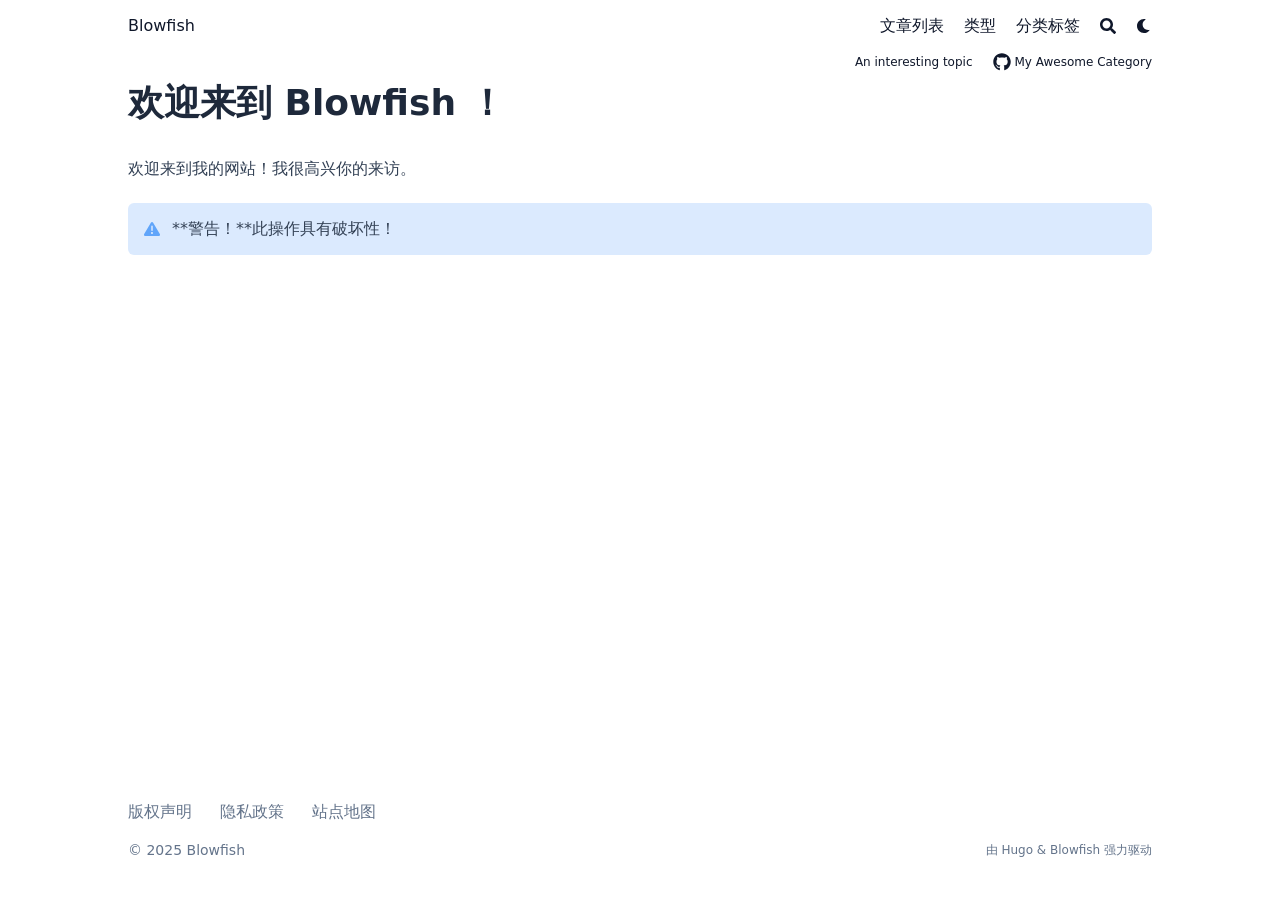
==== index.html @ 1390b091 "deploy: 22de439782c055f8f6ce1f6f6e09ed71ceebfd35" ====
<!doctype html><html lang=cn dir=ltr class=scroll-smooth data-default-appearance=light data-auto-appearance=true><head><meta name=generator content="Hugo 0.145.0"><meta charset=utf-8><meta http-equiv=content-language content="zh-cn"><meta name=viewport content="width=device-width,initial-scale=1"><meta http-equiv=X-UA-Compatible content="ie=edge"><title>Blowfish</title>
<meta name=title content="Blowfish"><meta name=description content="这是往主页中添加内容的例子。"><link rel=canonical href=https://oswald522.github.io/><link rel=alternate type=application/rss+xml href=/index.xml title=Blowfish><link rel=alternate type=application/json href=/index.json title=Blowfish><link type=text/css rel=stylesheet href=/css/main.bundle.min.1c9cd0d1ebaf117272b5c4f6bd49878475cb210d5e0da4f061632d779f5bb46851881c187e6e634dba5071c4e3d80e7d5cec1dd80443b2fa68acd358f9eda881.css integrity="sha512-HJzQ0euvEXJytcT2vUmHhHXLIQ1eDaTwYWMtd59btGhRiBwYfm5jTbpQccTj2A59XOwd2ARDsvporNNY+e2ogQ=="><script type=text/javascript src=/js/appearance.min.516a16745bea5a9bd011138d254cc0fd3973cd55ce6e15f3dec763e7c7c2c7448f8fe7b54cca811cb821b0c7e12cd161caace1dd794ac3d34d40937cbcc9ee12.js integrity="sha512-UWoWdFvqWpvQERONJUzA/TlzzVXObhXz3sdj58fCx0SPj+e1TMqBHLghsMfhLNFhyqzh3XlKw9NNQJN8vMnuEg=="></script><script defer type=text/javascript id=script-bundle src=/js/main.bundle.min.b6411b5d4cd56c0068d34c4acbce043846adad56b824e3d486a06d3459aed2eb7f7413874b7871cc2c822c8c8834cbed944022918bcc8cca710a962167c36d32.js integrity="sha512-tkEbXUzVbABo00xKy84EOEatrVa4JOPUhqBtNFmu0ut/dBOHS3hxzCyCLIyINMvtlEAikYvMjMpxCpYhZ8NtMg==" data-copy data-copied></script><script src=/lib/zoom/zoom.min.37d2094687372da3f7343a221a470f6b8806f7891aa46a5a03966af7f0ebd38b9fe536cb154e6ad28f006d184b294525a7c4054b6bbb4be62d8b453b42db99bd.js integrity="sha512-N9IJRoc3LaP3NDoiGkcPa4gG94kapGpaA5Zq9/Dr04uf5TbLFU5q0o8AbRhLKUUlp8QFS2u7S+Yti0U7QtuZvQ=="></script><link rel=apple-touch-icon sizes=180x180 href=/apple-touch-icon.png><link rel=icon type=image/png sizes=32x32 href=/favicon-32x32.png><link rel=icon type=image/png sizes=16x16 href=/favicon-16x16.png><link rel=manifest href=/site.webmanifest><meta property="og:url" content="https://oswald522.github.io/"><meta property="og:site_name" content="Blowfish"><meta property="og:title" content="欢迎来到 Blowfish ！"><meta property="og:description" content="这是往主页中添加内容的例子。"><meta property="og:locale" content="zh_cn"><meta property="og:type" content="website"><meta name=twitter:card content="summary"><meta name=twitter:title content="欢迎来到 Blowfish ！"><meta name=twitter:description content="这是往主页中添加内容的例子。"><script type=application/ld+json>{"@context":"https://schema.org","@type":"WebSite","@id":"https:\/\/oswald522.github.io\/","name":"Blowfish","inLanguage":"zh-cn","url":"https:\/\/oswald522.github.io\/","publisher":{"@type":"Person","name":"Blowfish"}}</script><meta name=author content="Blowfish"><link href=mailto:hello@your_domain.com rel=me><link href=https://link-to-some-website.com/ rel=me><link href=https://github.com/username rel=me><script src=/lib/jquery/jquery.slim.min.b0dca576e87d7eaa5850ae4e61759c065786cdb6489d68fcc82240539eebd5da522bdb4fda085ffd245808c8fe2acb2516408eb774ef26b5f6015fc6737c0ea8.js integrity="sha512-sNylduh9fqpYUK5OYXWcBleGzbZInWj8yCJAU57r1dpSK9tP2ghf/SRYCMj+KsslFkCOt3TvJrX2AV/Gc3wOqA=="></script><meta name=theme-color></head><body class="flex flex-col h-screen px-6 m-auto text-lg leading-7 max-w-7xl bg-neutral text-neutral-900 dark:bg-neutral-800 dark:text-neutral sm:px-14 md:px-24 lg:px-32 scrollbar-thin scrollbar-track-neutral-200 scrollbar-thumb-neutral-400 dark:scrollbar-track-neutral-800 dark:scrollbar-thumb-neutral-600"><div id=the-top class="absolute flex self-center"><a class="px-3 py-1 text-sm -translate-y-8 rounded-b-lg bg-primary-200 focus:translate-y-0 dark:bg-neutral-600" href=#main-content><span class="font-bold text-primary-600 ltr:pr-2 rtl:pl-2 dark:text-primary-400">&darr;</span>跳过正文</a></div><div style=padding-left:0;padding-right:0;padding-top:2px;padding-bottom:3px class="main-menu flex items-center justify-between px-4 py-6 sm:px-6 md:justify-start gap-x-3"><div class="flex flex-1 items-center justify-between"><nav class="flex space-x-3"><a href=/ class="text-base font-medium text-gray-500 hover:text-gray-900">Blowfish</a></nav><nav class="hidden md:flex items-center gap-x-5 md:ml-12 h-12"><a href=/posts/ class="flex items-center text-gray-500 hover:text-primary-600 dark:hover:text-primary-400"><p class="text-base font-medium" title>文章列表</p></a><a href=/categories/ class="flex items-center text-gray-500 hover:text-primary-600 dark:hover:text-primary-400"><p class="text-base font-medium" title=Categories>类型</p></a><a href=/tags/ class="flex items-center text-gray-500 hover:text-primary-600 dark:hover:text-primary-400"><p class="text-base font-medium" title=Tags>分类标签</p></a><button id=search-button aria-label=Search class="text-base hover:text-primary-600 dark:hover:text-primary-400" title>
<span class="relative block icon"><svg aria-hidden="true" focusable="false" data-prefix="fas" data-icon="search" class="svg-inline--fa fa-search fa-w-16" role="img" viewBox="0 0 512 512"><path fill="currentcolor" d="M505 442.7 405.3 343c-4.5-4.5-10.6-7-17-7H372c27.6-35.3 44-79.7 44-128C416 93.1 322.9.0 208 0S0 93.1.0 208s93.1 208 208 208c48.3.0 92.7-16.4 128-44v16.3c0 6.4 2.5 12.5 7 17l99.7 99.7c9.4 9.4 24.6 9.4 33.9.0l28.3-28.3c9.4-9.4 9.4-24.6.1-34zM208 336c-70.7.0-128-57.2-128-128 0-70.7 57.2-128 128-128 70.7.0 128 57.2 128 128 0 70.7-57.2 128-128 128z"/></svg></span></button><div class="flex items-center"><button id=appearance-switcher aria-label="Dark mode switcher" type=button class="text-base hover:text-primary-600 dark:hover:text-primary-400"><div class="flex items-center justify-center dark:hidden"><span class="relative block icon"><svg viewBox="0 0 512 512"><path fill="currentcolor" d="M32 256C32 132.2 132.3 32 255.8 32c11.36.0 29.7 1.668 40.9 3.746 9.616 1.777 11.75 14.63 3.279 19.44C245 86.5 211.2 144.6 211.2 207.8c0 109.7 99.71 193 208.3 172.3 9.561-1.805 16.28 9.324 10.11 16.95C387.9 448.6 324.8 480 255.8 480 132.1 480 32 379.6 32 256z"/></svg></span></div><div class="items-center justify-center hidden dark:flex"><span class="relative block icon"><svg viewBox="0 0 512 512"><path fill="currentcolor" d="M256 159.1c-53.02.0-95.1 42.98-95.1 95.1s41.2 96.9 95.1 96.9 95.1-42.98 95.1-95.1S309 159.1 256 159.1zM509.3 347l-63.2-91.9 63.15-91.01c6.332-9.125 1.104-21.74-9.826-23.72l-109-19.7-19.7-109c-1.975-10.93-14.59-16.16-23.72-9.824L256 65.89 164.1 2.736c-9.125-6.332-21.74-1.107-23.72 9.824L121.6 121.6 12.56 141.3C1.633 143.2-3.596 155.9 2.736 164.1L65.89 256 2.74 347.01c-6.332 9.125-1.105 21.74 9.824 23.72l109 19.7 19.7 109c1.975 10.93 14.59 16.16 23.72 9.824L256 446.1l91.01 63.15c9.127 6.334 21.75 1.107 23.72-9.822l19.7-109 109-19.7C510.4 368.8 515.6 356.1 509.3 347zM256 383.1c-70.69.0-127.1-57.31-127.1-127.1.0-70.69 57.31-127.1 127.1-127.1S383.1 186.2 383.1 256c0 70.7-56.4 127.1-127.1 127.1z"/></svg></span></div></button></div></nav><div class="flex md:hidden items-center gap-x-5 md:ml-12 h-12"><span></span>
<button id=search-button-mobile aria-label=Search class="text-base hover:text-primary-600 dark:hover:text-primary-400" title>
<span class="relative block icon"><svg aria-hidden="true" focusable="false" data-prefix="fas" data-icon="search" class="svg-inline--fa fa-search fa-w-16" role="img" viewBox="0 0 512 512"><path fill="currentcolor" d="M505 442.7 405.3 343c-4.5-4.5-10.6-7-17-7H372c27.6-35.3 44-79.7 44-128C416 93.1 322.9.0 208 0S0 93.1.0 208s93.1 208 208 208c48.3.0 92.7-16.4 128-44v16.3c0 6.4 2.5 12.5 7 17l99.7 99.7c9.4 9.4 24.6 9.4 33.9.0l28.3-28.3c9.4-9.4 9.4-24.6.1-34zM208 336c-70.7.0-128-57.2-128-128 0-70.7 57.2-128 128-128 70.7.0 128 57.2 128 128 0 70.7-57.2 128-128 128z"/></svg>
</span></button>
<button id=appearance-switcher-mobile aria-label="Dark mode switcher" type=button class="text-base hover:text-primary-600 dark:hover:text-primary-400 ltr:mr-1 rtl:ml-1"><div class="flex items-center justify-center dark:hidden"><span class="relative block icon"><svg viewBox="0 0 512 512"><path fill="currentcolor" d="M32 256C32 132.2 132.3 32 255.8 32c11.36.0 29.7 1.668 40.9 3.746 9.616 1.777 11.75 14.63 3.279 19.44C245 86.5 211.2 144.6 211.2 207.8c0 109.7 99.71 193 208.3 172.3 9.561-1.805 16.28 9.324 10.11 16.95C387.9 448.6 324.8 480 255.8 480 132.1 480 32 379.6 32 256z"/></svg></span></div><div class="items-center justify-center hidden dark:flex"><span class="relative block icon"><svg viewBox="0 0 512 512"><path fill="currentcolor" d="M256 159.1c-53.02.0-95.1 42.98-95.1 95.1s41.2 96.9 95.1 96.9 95.1-42.98 95.1-95.1S309 159.1 256 159.1zM509.3 347l-63.2-91.9 63.15-91.01c6.332-9.125 1.104-21.74-9.826-23.72l-109-19.7-19.7-109c-1.975-10.93-14.59-16.16-23.72-9.824L256 65.89 164.1 2.736c-9.125-6.332-21.74-1.107-23.72 9.824L121.6 121.6 12.56 141.3C1.633 143.2-3.596 155.9 2.736 164.1L65.89 256 2.74 347.01c-6.332 9.125-1.105 21.74 9.824 23.72l109 19.7 19.7 109c1.975 10.93 14.59 16.16 23.72 9.824L256 446.1l91.01 63.15c9.127 6.334 21.75 1.107 23.72-9.822l19.7-109 109-19.7C510.4 368.8 515.6 356.1 509.3 347zM256 383.1c-70.69.0-127.1-57.31-127.1-127.1.0-70.69 57.31-127.1 127.1-127.1S383.1 186.2 383.1 256c0 70.7-56.4 127.1-127.1 127.1z"/></svg></span></div></button></div></div><div class="-my-2 md:hidden"><label id=menu-button class=block><div class="cursor-pointer hover:text-primary-600 dark:hover:text-primary-400"><span class="relative block icon"><svg viewBox="0 0 448 512"><path fill="currentcolor" d="M0 96C0 78.33 14.33 64 32 64H416c17.7.0 32 14.33 32 32 0 17.7-14.3 32-32 32H32C14.33 128 0 113.7.0 96zM0 256c0-17.7 14.33-32 32-32H416c17.7.0 32 14.3 32 32s-14.3 32-32 32H32c-17.67.0-32-14.3-32-32zM416 448H32c-17.67.0-32-14.3-32-32s14.33-32 32-32H416c17.7.0 32 14.3 32 32s-14.3 32-32 32z"/></svg></span></div><div id=menu-wrapper style=padding-top:5px class="fixed inset-0 z-30 invisible w-screen h-screen m-0 overflow-auto transition-opacity opacity-0 cursor-default bg-neutral-100/50 backdrop-blur-sm dark:bg-neutral-900/50"><ul class="flex space-y-2 mt-3 flex-col items-end w-full px-6 py-6 mx-auto overflow-visible list-none ltr:text-right rtl:text-left max-w-7xl"><li id=menu-close-button><span class="cursor-pointer inline-block align-text-bottom hover:text-primary-600 dark:hover:text-primary-400"><span class="relative block icon"><svg viewBox="0 0 320 512"><path fill="currentcolor" d="M310.6 361.4c12.5 12.5 12.5 32.75.0 45.25C304.4 412.9 296.2 416 288 416s-16.38-3.125-22.62-9.375L160 301.3 54.63 406.6C48.38 412.9 40.19 416 32 416S15.63 412.9 9.375 406.6c-12.5-12.5-12.5-32.75.0-45.25l105.4-105.4L9.375 150.6c-12.5-12.5-12.5-32.75.0-45.25s32.75-12.5 45.25.0L160 210.8l105.4-105.4c12.5-12.5 32.75-12.5 45.25.0s12.5 32.75.0 45.25l-105.4 105.4L310.6 361.4z"/></svg></span></span></li><li class=mt-1><a href=/posts/ class="flex items-center text-gray-500 hover:text-primary-600 dark:hover:text-primary-400"><p class="text-bg font-bg" title>文章列表</p></a></li><li class=mt-1><a href=/categories/ class="flex items-center text-gray-500 hover:text-primary-600 dark:hover:text-primary-400"><p class="text-bg font-bg" title=Categories>类型</p></a></li><li class=mt-1><a href=/tags/ class="flex items-center text-gray-500 hover:text-primary-600 dark:hover:text-primary-400"><p class="text-bg font-bg" title=Tags>分类标签</p></a></li></ul><hr><ul class="flex mt-4 flex-col items-end w-full px-6 py-6 mx-auto overflow-visible list-none ltr:text-right rtl:text-left max-w-7xl"><li class=mb-1><a href class="flex items-center"><p class="text-sm font-sm text-gray-500 hover:text-gray-900" title>An interesting topic</p></a></li><li class=mb-1><a href class="flex items-center"><span class=mr-3><span class="relative block icon"><svg viewBox="0 0 496 512"><path fill="currentcolor" d="M165.9 397.4c0 2-2.3 3.6-5.2 3.6-3.3.3-5.6-1.3-5.6-3.6.0-2 2.3-3.6 5.2-3.6 3-.3 5.6 1.3 5.6 3.6zm-31.1-4.5c-.7 2 1.3 4.3 4.3 4.9 2.6 1 5.6.0 6.2-2s-1.3-4.3-4.3-5.2c-2.6-.7-5.5.3-6.2 2.3zm44.2-1.7c-2.9.7-4.9 2.6-4.6 4.9.3 2 2.9 3.3 5.9 2.6 2.9-.7 4.9-2.6 4.6-4.6-.3-1.9-3-3.2-5.9-2.9zM244.8 8C106.1 8 0 113.3.0 252c0 110.9 69.8 205.8 169.5 239.2 12.8 2.3 17.3-5.6 17.3-12.1.0-6.2-.3-40.4-.3-61.4.0.0-70 15-84.7-29.8.0.0-11.4-29.1-27.8-36.6.0.0-22.9-15.7 1.6-15.4.0.0 24.9 2 38.6 25.8 21.9 38.6 58.6 27.5 72.9 20.9 2.3-16 8.8-27.1 16-33.7-55.9-6.2-112.3-14.3-112.3-110.5.0-27.5 7.6-41.3 23.6-58.9-2.6-6.5-11.1-33.3 2.6-67.9 20.9-6.5 69 27 69 27 20-5.6 41.5-8.5 62.8-8.5s42.8 2.9 62.8 8.5c0 0 48.1-33.6 69-27 13.7 34.7 5.2 61.4 2.6 67.9 16 17.7 25.8 31.5 25.8 58.9.0 96.5-58.9 104.2-114.8 110.5 9.2 7.9 17 22.9 17 46.4.0 33.7-.3 75.4-.3 83.6.0 6.5 4.6 14.4 17.3 12.1C428.2 457.8 496 362.9 496 252 496 113.3 383.5 8 244.8 8zM97.2 352.9c-1.3 1-1 3.3.7 5.2 1.6 1.6 3.9 2.3 5.2 1 1.3-1 1-3.3-.7-5.2-1.6-1.6-3.9-2.3-5.2-1zm-10.8-8.1c-.7 1.3.3 2.9 2.3 3.9 1.6 1 3.6.7 4.3-.7.7-1.3-.3-2.9-2.3-3.9-2-.6-3.6-.3-4.3.7zm32.4 35.6c-1.6 1.3-1 4.3 1.3 6.2 2.3 2.3 5.2 2.6 6.5 1 1.3-1.3.7-4.3-1.3-6.2-2.2-2.3-5.2-2.6-6.5-1zm-11.4-14.7c-1.6 1-1.6 3.6.0 5.9 1.6 2.3 4.3 3.3 5.6 2.3 1.6-1.3 1.6-3.9.0-6.2-1.4-2.3-4-3.3-5.6-2z"/></svg></span></span><p class="text-sm font-sm text-gray-500 hover:text-gray-900" title>My Awesome Category</p></a></li></ul></div></label></div></div><div class="main-menu flex pb-3 flex-col items-end justify-between md:justify-start space-x-3"><div class="hidden md:flex items-center space-x-5"><a href class="flex items-center"><p class="text-xs font-light text-gray-500 hover:text-gray-900" title>An interesting topic</p></a><a href class="flex items-center"><span class=mr-1><span class="relative block icon"><svg viewBox="0 0 496 512"><path fill="currentcolor" d="M165.9 397.4c0 2-2.3 3.6-5.2 3.6-3.3.3-5.6-1.3-5.6-3.6.0-2 2.3-3.6 5.2-3.6 3-.3 5.6 1.3 5.6 3.6zm-31.1-4.5c-.7 2 1.3 4.3 4.3 4.9 2.6 1 5.6.0 6.2-2s-1.3-4.3-4.3-5.2c-2.6-.7-5.5.3-6.2 2.3zm44.2-1.7c-2.9.7-4.9 2.6-4.6 4.9.3 2 2.9 3.3 5.9 2.6 2.9-.7 4.9-2.6 4.6-4.6-.3-1.9-3-3.2-5.9-2.9zM244.8 8C106.1 8 0 113.3.0 252c0 110.9 69.8 205.8 169.5 239.2 12.8 2.3 17.3-5.6 17.3-12.1.0-6.2-.3-40.4-.3-61.4.0.0-70 15-84.7-29.8.0.0-11.4-29.1-27.8-36.6.0.0-22.9-15.7 1.6-15.4.0.0 24.9 2 38.6 25.8 21.9 38.6 58.6 27.5 72.9 20.9 2.3-16 8.8-27.1 16-33.7-55.9-6.2-112.3-14.3-112.3-110.5.0-27.5 7.6-41.3 23.6-58.9-2.6-6.5-11.1-33.3 2.6-67.9 20.9-6.5 69 27 69 27 20-5.6 41.5-8.5 62.8-8.5s42.8 2.9 62.8 8.5c0 0 48.1-33.6 69-27 13.7 34.7 5.2 61.4 2.6 67.9 16 17.7 25.8 31.5 25.8 58.9.0 96.5-58.9 104.2-114.8 110.5 9.2 7.9 17 22.9 17 46.4.0 33.7-.3 75.4-.3 83.6.0 6.5 4.6 14.4 17.3 12.1C428.2 457.8 496 362.9 496 252 496 113.3 383.5 8 244.8 8zM97.2 352.9c-1.3 1-1 3.3.7 5.2 1.6 1.6 3.9 2.3 5.2 1 1.3-1 1-3.3-.7-5.2-1.6-1.6-3.9-2.3-5.2-1zm-10.8-8.1c-.7 1.3.3 2.9 2.3 3.9 1.6 1 3.6.7 4.3-.7.7-1.3-.3-2.9-2.3-3.9-2-.6-3.6-.3-4.3.7zm32.4 35.6c-1.6 1.3-1 4.3 1.3 6.2 2.3 2.3 5.2 2.6 6.5 1 1.3-1.3.7-4.3-1.3-6.2-2.2-2.3-5.2-2.6-6.5-1zm-11.4-14.7c-1.6 1-1.6 3.6.0 5.9 1.6 2.3 4.3 3.3 5.6 2.3 1.6-1.3 1.6-3.9.0-6.2-1.4-2.3-4-3.3-5.6-2z"/></svg></span></span><p class="text-xs font-light text-gray-500 hover:text-gray-900" title>My Awesome Category</p></a></div></div><div class="relative flex flex-col grow"><main id=main-content class=grow><article class="max-w-full prose dark:prose-invert"><header><h1>欢迎来到 Blowfish ！</h1></header><section><p>欢迎来到我的网站！我很高兴你的来访。<div class="flex px-4 py-3 rounded-md bg-primary-100 dark:bg-primary-900"><span class="text-primary-400 ltr:pr-3 rtl:pl-3 flex items-center"><span class="relative block icon"><svg viewBox="0 0 512 512"><path fill="currentcolor" d="M506.3 417 293 53c-16.33-28-57.54-28-73.98.0l-213.2 364C-10.59 444.9 9.849 480 42.74 480h426.6c32.76.0 53.26-35 36.96-63zM232 168c0-13.25 10.75-24 24-24s24 10.8 24 24v128c0 13.25-10.75 24-23.1 24S232 309.3 232 296V168zm24 248c-17.36.0-31.44-14.08-31.44-31.44s14.07-31.44 31.44-31.44 31.44 14.08 31.44 31.44C287.4 401.9 273.4 416 256 416z"/></svg>
</span></span><span class=dark:text-neutral-300>**警告！**此操作具有破坏性！</span></div></p></section></article><section></section><div id=top-scroller class="pointer-events-none absolute top-[110vh] bottom-0 w-12 ltr:right-0 rtl:left-0"><a href=#the-top class="pointer-events-auto sticky top-[calc(100vh-5.5rem)] flex h-12 w-12 mb-16 items-center justify-center rounded-full bg-neutral/50 text-xl text-neutral-700 hover:text-primary-600 dark:bg-neutral-800/50 dark:text-neutral dark:hover:text-primary-400" aria-label=返回顶部 title=返回顶部>&uarr;</a></div></main><footer id=site-footer class="py-10 print:hidden"><nav class="flex flex-row pb-4 text-base font-medium text-neutral-500 dark:text-neutral-400"><ul class="flex flex-col list-none sm:flex-row"><li class="flex mb-1 ltr:text-right rtl:text-left sm:mb-0 ltr:sm:mr-7 ltr:sm:last:mr-0 rtl:sm:ml-7 rtl:sm:last:ml-0"><a class="decoration-primary-500 hover:underline hover:decoration-2 hover:underline-offset-2 flex items-center" href=/copyright/ title=版权声明>版权声明</a></li><li class="flex mb-1 ltr:text-right rtl:text-left sm:mb-0 ltr:sm:mr-7 ltr:sm:last:mr-0 rtl:sm:ml-7 rtl:sm:last:ml-0"><a class="decoration-primary-500 hover:underline hover:decoration-2 hover:underline-offset-2 flex items-center" href=/privacy/ title>隐私政策</a></li><li class="flex mb-1 ltr:text-right rtl:text-left sm:mb-0 ltr:sm:mr-7 ltr:sm:last:mr-0 rtl:sm:ml-7 rtl:sm:last:ml-0"><a class="decoration-primary-500 hover:underline hover:decoration-2 hover:underline-offset-2 flex items-center" href=/sitemap.xml title>站点地图</a></li></ul></nav><div class="flex items-center justify-between"><p class="text-sm text-neutral-500 dark:text-neutral-400">&copy;
2025
Blowfish</p><p class="text-xs text-neutral-500 dark:text-neutral-400">由 <a class="hover:underline hover:decoration-primary-400 hover:text-primary-500" href=https://gohugo.io/ target=_blank rel="noopener noreferrer">Hugo</a> & <a class="hover:underline hover:decoration-primary-400 hover:text-primary-500" href=https://blowfish.page/ target=_blank rel="noopener noreferrer">Blowfish</a> 强力驱动</p></div><script>mediumZoom(document.querySelectorAll("img:not(.nozoom)"),{margin:24,background:"rgba(0,0,0,0.5)",scrollOffset:0})</script><script type=text/javascript src=/js/process.min.ee03488f19c93c2efb199e2e3014ea5f3cb2ce7d45154adb3399a158cac27ca52831db249ede5bb602700ef87eb02434139de0858af1818ab0fb4182472204a4.js integrity="sha512-7gNIjxnJPC77GZ4uMBTqXzyyzn1FFUrbM5mhWMrCfKUoMdsknt5btgJwDvh+sCQ0E53ghYrxgYqw+0GCRyIEpA=="></script></footer><div id=search-wrapper class="invisible fixed inset-0 flex h-screen w-screen cursor-default flex-col bg-neutral-500/50 p-4 backdrop-blur-sm dark:bg-neutral-900/50 sm:p-6 md:p-[10vh] lg:p-[12vh]" data-url=https://oswald522.github.io/ style=z-index:500><div id=search-modal class="flex flex-col w-full max-w-3xl min-h-0 mx-auto border rounded-md shadow-lg top-20 border-neutral-200 bg-neutral dark:border-neutral-700 dark:bg-neutral-800"><header class="relative z-10 flex items-center justify-between flex-none px-2"><form class="flex items-center flex-auto min-w-0"><div class="flex items-center justify-center w-8 h-8 text-neutral-400"><span class="relative block icon"><svg aria-hidden="true" focusable="false" data-prefix="fas" data-icon="search" class="svg-inline--fa fa-search fa-w-16" role="img" viewBox="0 0 512 512"><path fill="currentcolor" d="M505 442.7 405.3 343c-4.5-4.5-10.6-7-17-7H372c27.6-35.3 44-79.7 44-128C416 93.1 322.9.0 208 0S0 93.1.0 208s93.1 208 208 208c48.3.0 92.7-16.4 128-44v16.3c0 6.4 2.5 12.5 7 17l99.7 99.7c9.4 9.4 24.6 9.4 33.9.0l28.3-28.3c9.4-9.4 9.4-24.6.1-34zM208 336c-70.7.0-128-57.2-128-128 0-70.7 57.2-128 128-128 70.7.0 128 57.2 128 128 0 70.7-57.2 128-128 128z"/></svg></span></div><input type=search id=search-query class="flex flex-auto h-12 mx-1 bg-transparent appearance-none focus:outline-dotted focus:outline-2 focus:outline-transparent" placeholder=搜索 tabindex=0></form><button id=close-search-button class="flex items-center justify-center w-8 h-8 text-neutral-700 hover:text-primary-600 dark:text-neutral dark:hover:text-primary-400" title="关闭 (Esc)">
<span class="relative block icon"><svg viewBox="0 0 320 512"><path fill="currentcolor" d="M310.6 361.4c12.5 12.5 12.5 32.75.0 45.25C304.4 412.9 296.2 416 288 416s-16.38-3.125-22.62-9.375L160 301.3 54.63 406.6C48.38 412.9 40.19 416 32 416S15.63 412.9 9.375 406.6c-12.5-12.5-12.5-32.75.0-45.25l105.4-105.4L9.375 150.6c-12.5-12.5-12.5-32.75.0-45.25s32.75-12.5 45.25.0L160 210.8l105.4-105.4c12.5-12.5 32.75-12.5 45.25.0s12.5 32.75.0 45.25l-105.4 105.4L310.6 361.4z"/></svg></span></button></header><section class="flex-auto px-2 overflow-auto"><ul id=search-results></ul></section></div></div></div></body></html>
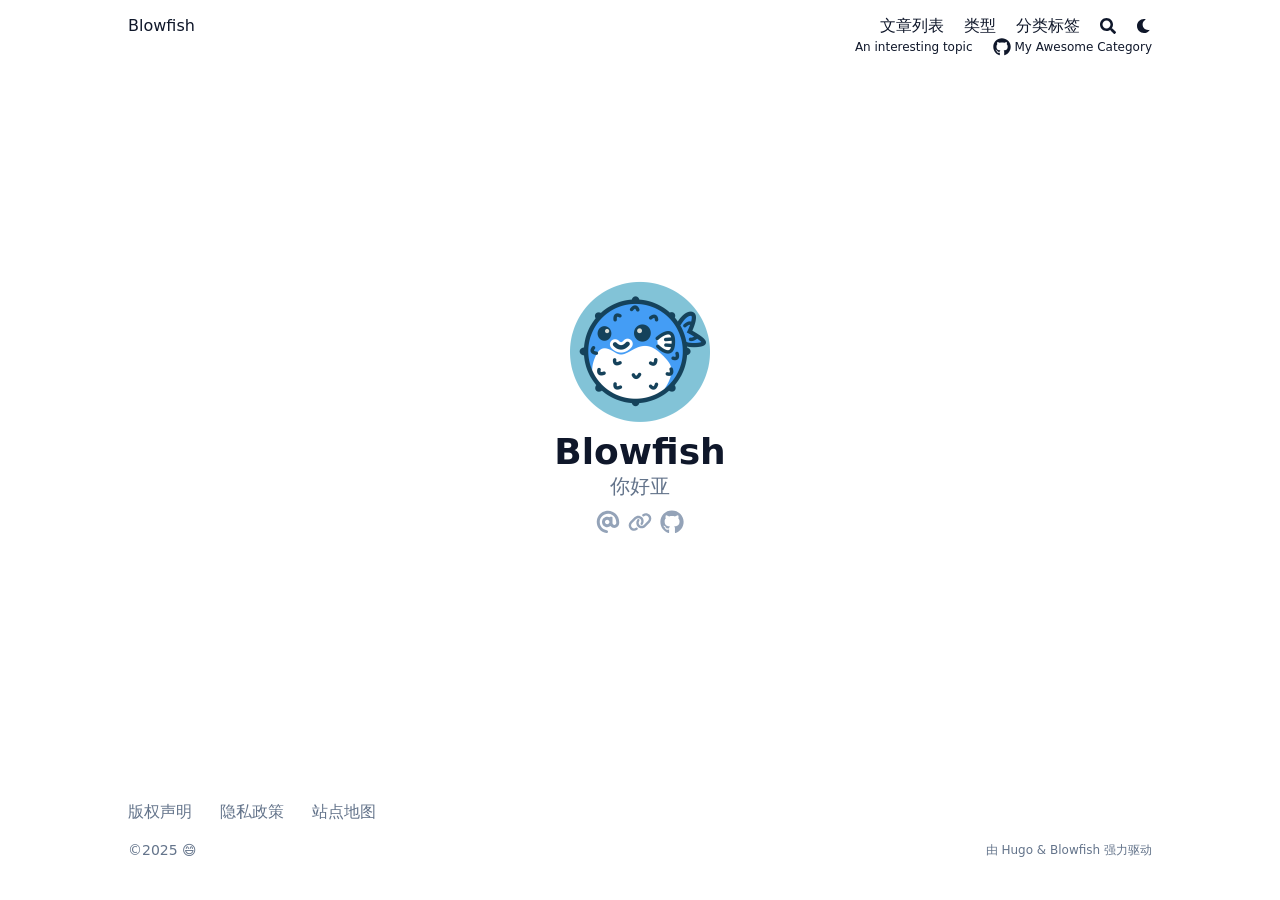
==== commit 30763716: "deploy: 502425f655f24168f3003188ff048495577a792f" ====
--- a/index.html
+++ b/index.html
@@ -1,11 +1,11 @@
 <!doctype html><html lang=cn dir=ltr class=scroll-smooth data-default-appearance=light data-auto-appearance=true><head><meta name=generator content="Hugo 0.145.0"><meta charset=utf-8><meta http-equiv=content-language content="zh-cn"><meta name=viewport content="width=device-width,initial-scale=1"><meta http-equiv=X-UA-Compatible content="ie=edge"><title>Blowfish</title>
-<meta name=title content="Blowfish"><meta name=description content="这是往主页中添加内容的例子。"><link rel=canonical href=https://oswald522.github.io/><link rel=alternate type=application/rss+xml href=/index.xml title=Blowfish><link rel=alternate type=application/json href=/index.json title=Blowfish><link type=text/css rel=stylesheet href=/css/main.bundle.min.1c9cd0d1ebaf117272b5c4f6bd49878475cb210d5e0da4f061632d779f5bb46851881c187e6e634dba5071c4e3d80e7d5cec1dd80443b2fa68acd358f9eda881.css integrity="sha512-HJzQ0euvEXJytcT2vUmHhHXLIQ1eDaTwYWMtd59btGhRiBwYfm5jTbpQccTj2A59XOwd2ARDsvporNNY+e2ogQ=="><script type=text/javascript src=/js/appearance.min.516a16745bea5a9bd011138d254cc0fd3973cd55ce6e15f3dec763e7c7c2c7448f8fe7b54cca811cb821b0c7e12cd161caace1dd794ac3d34d40937cbcc9ee12.js integrity="sha512-UWoWdFvqWpvQERONJUzA/TlzzVXObhXz3sdj58fCx0SPj+e1TMqBHLghsMfhLNFhyqzh3XlKw9NNQJN8vMnuEg=="></script><script defer type=text/javascript id=script-bundle src=/js/main.bundle.min.b6411b5d4cd56c0068d34c4acbce043846adad56b824e3d486a06d3459aed2eb7f7413874b7871cc2c822c8c8834cbed944022918bcc8cca710a962167c36d32.js integrity="sha512-tkEbXUzVbABo00xKy84EOEatrVa4JOPUhqBtNFmu0ut/dBOHS3hxzCyCLIyINMvtlEAikYvMjMpxCpYhZ8NtMg==" data-copy data-copied></script><script src=/lib/zoom/zoom.min.37d2094687372da3f7343a221a470f6b8806f7891aa46a5a03966af7f0ebd38b9fe536cb154e6ad28f006d184b294525a7c4054b6bbb4be62d8b453b42db99bd.js integrity="sha512-N9IJRoc3LaP3NDoiGkcPa4gG94kapGpaA5Zq9/Dr04uf5TbLFU5q0o8AbRhLKUUlp8QFS2u7S+Yti0U7QtuZvQ=="></script><link rel=apple-touch-icon sizes=180x180 href=/apple-touch-icon.png><link rel=icon type=image/png sizes=32x32 href=/favicon-32x32.png><link rel=icon type=image/png sizes=16x16 href=/favicon-16x16.png><link rel=manifest href=/site.webmanifest><meta property="og:url" content="https://oswald522.github.io/"><meta property="og:site_name" content="Blowfish"><meta property="og:title" content="欢迎来到 Blowfish ！"><meta property="og:description" content="这是往主页中添加内容的例子。"><meta property="og:locale" content="zh_cn"><meta property="og:type" content="website"><meta name=twitter:card content="summary"><meta name=twitter:title content="欢迎来到 Blowfish ！"><meta name=twitter:description content="这是往主页中添加内容的例子。"><script type=application/ld+json>{"@context":"https://schema.org","@type":"WebSite","@id":"https:\/\/oswald522.github.io\/","name":"Blowfish","inLanguage":"zh-cn","url":"https:\/\/oswald522.github.io\/","publisher":{"@type":"Person","name":"Blowfish"}}</script><meta name=author content="Blowfish"><link href=mailto:hello@your_domain.com rel=me><link href=https://link-to-some-website.com/ rel=me><link href=https://github.com/username rel=me><script src=/lib/jquery/jquery.slim.min.b0dca576e87d7eaa5850ae4e61759c065786cdb6489d68fcc82240539eebd5da522bdb4fda085ffd245808c8fe2acb2516408eb774ef26b5f6015fc6737c0ea8.js integrity="sha512-sNylduh9fqpYUK5OYXWcBleGzbZInWj8yCJAU57r1dpSK9tP2ghf/SRYCMj+KsslFkCOt3TvJrX2AV/Gc3wOqA=="></script><meta name=theme-color></head><body class="flex flex-col h-screen px-6 m-auto text-lg leading-7 max-w-7xl bg-neutral text-neutral-900 dark:bg-neutral-800 dark:text-neutral sm:px-14 md:px-24 lg:px-32 scrollbar-thin scrollbar-track-neutral-200 scrollbar-thumb-neutral-400 dark:scrollbar-track-neutral-800 dark:scrollbar-thumb-neutral-600"><div id=the-top class="absolute flex self-center"><a class="px-3 py-1 text-sm -translate-y-8 rounded-b-lg bg-primary-200 focus:translate-y-0 dark:bg-neutral-600" href=#main-content><span class="font-bold text-primary-600 ltr:pr-2 rtl:pl-2 dark:text-primary-400">&darr;</span>跳过正文</a></div><div style=padding-left:0;padding-right:0;padding-top:2px;padding-bottom:3px class="main-menu flex items-center justify-between px-4 py-6 sm:px-6 md:justify-start gap-x-3"><div class="flex flex-1 items-center justify-between"><nav class="flex space-x-3"><a href=/ class="text-base font-medium text-gray-500 hover:text-gray-900">Blowfish</a></nav><nav class="hidden md:flex items-center gap-x-5 md:ml-12 h-12"><a href=/posts/ class="flex items-center text-gray-500 hover:text-primary-600 dark:hover:text-primary-400"><p class="text-base font-medium" title>文章列表</p></a><a href=/categories/ class="flex items-center text-gray-500 hover:text-primary-600 dark:hover:text-primary-400"><p class="text-base font-medium" title=Categories>类型</p></a><a href=/tags/ class="flex items-center text-gray-500 hover:text-primary-600 dark:hover:text-primary-400"><p class="text-base font-medium" title=Tags>分类标签</p></a><button id=search-button aria-label=Search class="text-base hover:text-primary-600 dark:hover:text-primary-400" title>
+<meta name=title content="Blowfish"><meta name=description content="这是往主页中添加内容的例子。"><link rel=canonical href=https://oswald522.github.io/><link rel=alternate type=application/rss+xml href=/index.xml title=Blowfish><link rel=alternate type=application/json href=/index.json title=Blowfish><link type=text/css rel=stylesheet href=/css/main.bundle.min.7227da21654d2984302c0c82295cb2a809924de1a6741e14e40f76c8065843629293fb89679396776a46be2214cbb9e58e01742a5f628f2998956e12288fed6e.css integrity="sha512-cifaIWVNKYQwLAyCKVyyqAmSTeGmdB4U5A92yAZYQ2KSk/uJZ5OWd2pGviIUy7nljgF0Kl9ijymYlW4SKI/tbg=="><script type=text/javascript src=/js/appearance.min.516a16745bea5a9bd011138d254cc0fd3973cd55ce6e15f3dec763e7c7c2c7448f8fe7b54cca811cb821b0c7e12cd161caace1dd794ac3d34d40937cbcc9ee12.js integrity="sha512-UWoWdFvqWpvQERONJUzA/TlzzVXObhXz3sdj58fCx0SPj+e1TMqBHLghsMfhLNFhyqzh3XlKw9NNQJN8vMnuEg=="></script><script defer type=text/javascript id=script-bundle src=/js/main.bundle.min.b6411b5d4cd56c0068d34c4acbce043846adad56b824e3d486a06d3459aed2eb7f7413874b7871cc2c822c8c8834cbed944022918bcc8cca710a962167c36d32.js integrity="sha512-tkEbXUzVbABo00xKy84EOEatrVa4JOPUhqBtNFmu0ut/dBOHS3hxzCyCLIyINMvtlEAikYvMjMpxCpYhZ8NtMg==" data-copy data-copied></script><script src=/lib/zoom/zoom.min.37d2094687372da3f7343a221a470f6b8806f7891aa46a5a03966af7f0ebd38b9fe536cb154e6ad28f006d184b294525a7c4054b6bbb4be62d8b453b42db99bd.js integrity="sha512-N9IJRoc3LaP3NDoiGkcPa4gG94kapGpaA5Zq9/Dr04uf5TbLFU5q0o8AbRhLKUUlp8QFS2u7S+Yti0U7QtuZvQ=="></script><link rel=apple-touch-icon sizes=180x180 href=/apple-touch-icon.png><link rel=icon type=image/png sizes=32x32 href=/favicon-32x32.png><link rel=icon type=image/png sizes=16x16 href=/favicon-16x16.png><link rel=manifest href=/site.webmanifest><meta property="og:url" content="https://oswald522.github.io/"><meta property="og:site_name" content="Blowfish"><meta property="og:title" content="欢迎来到 Blowfish ！"><meta property="og:description" content="这是往主页中添加内容的例子。"><meta property="og:locale" content="zh_cn"><meta property="og:type" content="website"><meta name=twitter:card content="summary"><meta name=twitter:title content="欢迎来到 Blowfish ！"><meta name=twitter:description content="这是往主页中添加内容的例子。"><script type=application/ld+json>{"@context":"https://schema.org","@type":"WebSite","@id":"https:\/\/oswald522.github.io\/","name":"Blowfish","inLanguage":"zh-cn","url":"https:\/\/oswald522.github.io\/","publisher":{"@type":"Person","name":"Blowfish"}}</script><meta name=author content="Blowfish"><link href=mailto:hello@your_domain.com rel=me><link href=https://link-to-some-website.com/ rel=me><link href=https://github.com/username rel=me><script src=/lib/jquery/jquery.slim.min.b0dca576e87d7eaa5850ae4e61759c065786cdb6489d68fcc82240539eebd5da522bdb4fda085ffd245808c8fe2acb2516408eb774ef26b5f6015fc6737c0ea8.js integrity="sha512-sNylduh9fqpYUK5OYXWcBleGzbZInWj8yCJAU57r1dpSK9tP2ghf/SRYCMj+KsslFkCOt3TvJrX2AV/Gc3wOqA=="></script><meta name=theme-color></head><body class="flex flex-col h-screen px-6 m-auto text-lg leading-7 max-w-7xl bg-neutral text-neutral-900 dark:bg-neutral-800 dark:text-neutral sm:px-14 md:px-24 lg:px-32 scrollbar-thin scrollbar-track-neutral-200 scrollbar-thumb-neutral-400 dark:scrollbar-track-neutral-800 dark:scrollbar-thumb-neutral-600"><div id=the-top class="absolute flex self-center"><a class="px-3 py-1 text-sm -translate-y-8 rounded-b-lg bg-primary-200 focus:translate-y-0 dark:bg-neutral-600" href=#main-content><span class="font-bold text-primary-600 ltr:pr-2 rtl:pl-2 dark:text-primary-400">&darr;</span>跳过正文</a></div><div style=padding-left:0;padding-right:0;padding-top:2px;padding-bottom:3px class="main-menu flex items-center justify-between px-4 py-6 sm:px-6 md:justify-start gap-x-3"><div class="flex flex-1 items-center justify-between"><nav class="flex space-x-3"><a href=/ class="text-base font-medium text-gray-500 hover:text-gray-900">Blowfish</a></nav><nav class="hidden md:flex items-center gap-x-5 md:ml-12 h-12"><a href=/posts/ class="flex items-center text-gray-500 hover:text-primary-600 dark:hover:text-primary-400"><p class="text-base font-medium" title>文章列表</p></a><a href=/categories/ class="flex items-center text-gray-500 hover:text-primary-600 dark:hover:text-primary-400"><p class="text-base font-medium" title=Categories>类型</p></a><a href=/tags/ class="flex items-center text-gray-500 hover:text-primary-600 dark:hover:text-primary-400"><p class="text-base font-medium" title=Tags>分类标签</p></a><button id=search-button aria-label=Search class="text-base hover:text-primary-600 dark:hover:text-primary-400" title>
 <span class="relative block icon"><svg aria-hidden="true" focusable="false" data-prefix="fas" data-icon="search" class="svg-inline--fa fa-search fa-w-16" role="img" viewBox="0 0 512 512"><path fill="currentcolor" d="M505 442.7 405.3 343c-4.5-4.5-10.6-7-17-7H372c27.6-35.3 44-79.7 44-128C416 93.1 322.9.0 208 0S0 93.1.0 208s93.1 208 208 208c48.3.0 92.7-16.4 128-44v16.3c0 6.4 2.5 12.5 7 17l99.7 99.7c9.4 9.4 24.6 9.4 33.9.0l28.3-28.3c9.4-9.4 9.4-24.6.1-34zM208 336c-70.7.0-128-57.2-128-128 0-70.7 57.2-128 128-128 70.7.0 128 57.2 128 128 0 70.7-57.2 128-128 128z"/></svg></span></button><div class="flex items-center"><button id=appearance-switcher aria-label="Dark mode switcher" type=button class="text-base hover:text-primary-600 dark:hover:text-primary-400"><div class="flex items-center justify-center dark:hidden"><span class="relative block icon"><svg viewBox="0 0 512 512"><path fill="currentcolor" d="M32 256C32 132.2 132.3 32 255.8 32c11.36.0 29.7 1.668 40.9 3.746 9.616 1.777 11.75 14.63 3.279 19.44C245 86.5 211.2 144.6 211.2 207.8c0 109.7 99.71 193 208.3 172.3 9.561-1.805 16.28 9.324 10.11 16.95C387.9 448.6 324.8 480 255.8 480 132.1 480 32 379.6 32 256z"/></svg></span></div><div class="items-center justify-center hidden dark:flex"><span class="relative block icon"><svg viewBox="0 0 512 512"><path fill="currentcolor" d="M256 159.1c-53.02.0-95.1 42.98-95.1 95.1s41.2 96.9 95.1 96.9 95.1-42.98 95.1-95.1S309 159.1 256 159.1zM509.3 347l-63.2-91.9 63.15-91.01c6.332-9.125 1.104-21.74-9.826-23.72l-109-19.7-19.7-109c-1.975-10.93-14.59-16.16-23.72-9.824L256 65.89 164.1 2.736c-9.125-6.332-21.74-1.107-23.72 9.824L121.6 121.6 12.56 141.3C1.633 143.2-3.596 155.9 2.736 164.1L65.89 256 2.74 347.01c-6.332 9.125-1.105 21.74 9.824 23.72l109 19.7 19.7 109c1.975 10.93 14.59 16.16 23.72 9.824L256 446.1l91.01 63.15c9.127 6.334 21.75 1.107 23.72-9.822l19.7-109 109-19.7C510.4 368.8 515.6 356.1 509.3 347zM256 383.1c-70.69.0-127.1-57.31-127.1-127.1.0-70.69 57.31-127.1 127.1-127.1S383.1 186.2 383.1 256c0 70.7-56.4 127.1-127.1 127.1z"/></svg></span></div></button></div></nav><div class="flex md:hidden items-center gap-x-5 md:ml-12 h-12"><span></span>
 <button id=search-button-mobile aria-label=Search class="text-base hover:text-primary-600 dark:hover:text-primary-400" title>
 <span class="relative block icon"><svg aria-hidden="true" focusable="false" data-prefix="fas" data-icon="search" class="svg-inline--fa fa-search fa-w-16" role="img" viewBox="0 0 512 512"><path fill="currentcolor" d="M505 442.7 405.3 343c-4.5-4.5-10.6-7-17-7H372c27.6-35.3 44-79.7 44-128C416 93.1 322.9.0 208 0S0 93.1.0 208s93.1 208 208 208c48.3.0 92.7-16.4 128-44v16.3c0 6.4 2.5 12.5 7 17l99.7 99.7c9.4 9.4 24.6 9.4 33.9.0l28.3-28.3c9.4-9.4 9.4-24.6.1-34zM208 336c-70.7.0-128-57.2-128-128 0-70.7 57.2-128 128-128 70.7.0 128 57.2 128 128 0 70.7-57.2 128-128 128z"/></svg>
 </span></button>
-<button id=appearance-switcher-mobile aria-label="Dark mode switcher" type=button class="text-base hover:text-primary-600 dark:hover:text-primary-400 ltr:mr-1 rtl:ml-1"><div class="flex items-center justify-center dark:hidden"><span class="relative block icon"><svg viewBox="0 0 512 512"><path fill="currentcolor" d="M32 256C32 132.2 132.3 32 255.8 32c11.36.0 29.7 1.668 40.9 3.746 9.616 1.777 11.75 14.63 3.279 19.44C245 86.5 211.2 144.6 211.2 207.8c0 109.7 99.71 193 208.3 172.3 9.561-1.805 16.28 9.324 10.11 16.95C387.9 448.6 324.8 480 255.8 480 132.1 480 32 379.6 32 256z"/></svg></span></div><div class="items-center justify-center hidden dark:flex"><span class="relative block icon"><svg viewBox="0 0 512 512"><path fill="currentcolor" d="M256 159.1c-53.02.0-95.1 42.98-95.1 95.1s41.2 96.9 95.1 96.9 95.1-42.98 95.1-95.1S309 159.1 256 159.1zM509.3 347l-63.2-91.9 63.15-91.01c6.332-9.125 1.104-21.74-9.826-23.72l-109-19.7-19.7-109c-1.975-10.93-14.59-16.16-23.72-9.824L256 65.89 164.1 2.736c-9.125-6.332-21.74-1.107-23.72 9.824L121.6 121.6 12.56 141.3C1.633 143.2-3.596 155.9 2.736 164.1L65.89 256 2.74 347.01c-6.332 9.125-1.105 21.74 9.824 23.72l109 19.7 19.7 109c1.975 10.93 14.59 16.16 23.72 9.824L256 446.1l91.01 63.15c9.127 6.334 21.75 1.107 23.72-9.822l19.7-109 109-19.7C510.4 368.8 515.6 356.1 509.3 347zM256 383.1c-70.69.0-127.1-57.31-127.1-127.1.0-70.69 57.31-127.1 127.1-127.1S383.1 186.2 383.1 256c0 70.7-56.4 127.1-127.1 127.1z"/></svg></span></div></button></div></div><div class="-my-2 md:hidden"><label id=menu-button class=block><div class="cursor-pointer hover:text-primary-600 dark:hover:text-primary-400"><span class="relative block icon"><svg viewBox="0 0 448 512"><path fill="currentcolor" d="M0 96C0 78.33 14.33 64 32 64H416c17.7.0 32 14.33 32 32 0 17.7-14.3 32-32 32H32C14.33 128 0 113.7.0 96zM0 256c0-17.7 14.33-32 32-32H416c17.7.0 32 14.3 32 32s-14.3 32-32 32H32c-17.67.0-32-14.3-32-32zM416 448H32c-17.67.0-32-14.3-32-32s14.33-32 32-32H416c17.7.0 32 14.3 32 32s-14.3 32-32 32z"/></svg></span></div><div id=menu-wrapper style=padding-top:5px class="fixed inset-0 z-30 invisible w-screen h-screen m-0 overflow-auto transition-opacity opacity-0 cursor-default bg-neutral-100/50 backdrop-blur-sm dark:bg-neutral-900/50"><ul class="flex space-y-2 mt-3 flex-col items-end w-full px-6 py-6 mx-auto overflow-visible list-none ltr:text-right rtl:text-left max-w-7xl"><li id=menu-close-button><span class="cursor-pointer inline-block align-text-bottom hover:text-primary-600 dark:hover:text-primary-400"><span class="relative block icon"><svg viewBox="0 0 320 512"><path fill="currentcolor" d="M310.6 361.4c12.5 12.5 12.5 32.75.0 45.25C304.4 412.9 296.2 416 288 416s-16.38-3.125-22.62-9.375L160 301.3 54.63 406.6C48.38 412.9 40.19 416 32 416S15.63 412.9 9.375 406.6c-12.5-12.5-12.5-32.75.0-45.25l105.4-105.4L9.375 150.6c-12.5-12.5-12.5-32.75.0-45.25s32.75-12.5 45.25.0L160 210.8l105.4-105.4c12.5-12.5 32.75-12.5 45.25.0s12.5 32.75.0 45.25l-105.4 105.4L310.6 361.4z"/></svg></span></span></li><li class=mt-1><a href=/posts/ class="flex items-center text-gray-500 hover:text-primary-600 dark:hover:text-primary-400"><p class="text-bg font-bg" title>文章列表</p></a></li><li class=mt-1><a href=/categories/ class="flex items-center text-gray-500 hover:text-primary-600 dark:hover:text-primary-400"><p class="text-bg font-bg" title=Categories>类型</p></a></li><li class=mt-1><a href=/tags/ class="flex items-center text-gray-500 hover:text-primary-600 dark:hover:text-primary-400"><p class="text-bg font-bg" title=Tags>分类标签</p></a></li></ul><hr><ul class="flex mt-4 flex-col items-end w-full px-6 py-6 mx-auto overflow-visible list-none ltr:text-right rtl:text-left max-w-7xl"><li class=mb-1><a href class="flex items-center"><p class="text-sm font-sm text-gray-500 hover:text-gray-900" title>An interesting topic</p></a></li><li class=mb-1><a href class="flex items-center"><span class=mr-3><span class="relative block icon"><svg viewBox="0 0 496 512"><path fill="currentcolor" d="M165.9 397.4c0 2-2.3 3.6-5.2 3.6-3.3.3-5.6-1.3-5.6-3.6.0-2 2.3-3.6 5.2-3.6 3-.3 5.6 1.3 5.6 3.6zm-31.1-4.5c-.7 2 1.3 4.3 4.3 4.9 2.6 1 5.6.0 6.2-2s-1.3-4.3-4.3-5.2c-2.6-.7-5.5.3-6.2 2.3zm44.2-1.7c-2.9.7-4.9 2.6-4.6 4.9.3 2 2.9 3.3 5.9 2.6 2.9-.7 4.9-2.6 4.6-4.6-.3-1.9-3-3.2-5.9-2.9zM244.8 8C106.1 8 0 113.3.0 252c0 110.9 69.8 205.8 169.5 239.2 12.8 2.3 17.3-5.6 17.3-12.1.0-6.2-.3-40.4-.3-61.4.0.0-70 15-84.7-29.8.0.0-11.4-29.1-27.8-36.6.0.0-22.9-15.7 1.6-15.4.0.0 24.9 2 38.6 25.8 21.9 38.6 58.6 27.5 72.9 20.9 2.3-16 8.8-27.1 16-33.7-55.9-6.2-112.3-14.3-112.3-110.5.0-27.5 7.6-41.3 23.6-58.9-2.6-6.5-11.1-33.3 2.6-67.9 20.9-6.5 69 27 69 27 20-5.6 41.5-8.5 62.8-8.5s42.8 2.9 62.8 8.5c0 0 48.1-33.6 69-27 13.7 34.7 5.2 61.4 2.6 67.9 16 17.7 25.8 31.5 25.8 58.9.0 96.5-58.9 104.2-114.8 110.5 9.2 7.9 17 22.9 17 46.4.0 33.7-.3 75.4-.3 83.6.0 6.5 4.6 14.4 17.3 12.1C428.2 457.8 496 362.9 496 252 496 113.3 383.5 8 244.8 8zM97.2 352.9c-1.3 1-1 3.3.7 5.2 1.6 1.6 3.9 2.3 5.2 1 1.3-1 1-3.3-.7-5.2-1.6-1.6-3.9-2.3-5.2-1zm-10.8-8.1c-.7 1.3.3 2.9 2.3 3.9 1.6 1 3.6.7 4.3-.7.7-1.3-.3-2.9-2.3-3.9-2-.6-3.6-.3-4.3.7zm32.4 35.6c-1.6 1.3-1 4.3 1.3 6.2 2.3 2.3 5.2 2.6 6.5 1 1.3-1.3.7-4.3-1.3-6.2-2.2-2.3-5.2-2.6-6.5-1zm-11.4-14.7c-1.6 1-1.6 3.6.0 5.9 1.6 2.3 4.3 3.3 5.6 2.3 1.6-1.3 1.6-3.9.0-6.2-1.4-2.3-4-3.3-5.6-2z"/></svg></span></span><p class="text-sm font-sm text-gray-500 hover:text-gray-900" title>My Awesome Category</p></a></li></ul></div></label></div></div><div class="main-menu flex pb-3 flex-col items-end justify-between md:justify-start space-x-3"><div class="hidden md:flex items-center space-x-5"><a href class="flex items-center"><p class="text-xs font-light text-gray-500 hover:text-gray-900" title>An interesting topic</p></a><a href class="flex items-center"><span class=mr-1><span class="relative block icon"><svg viewBox="0 0 496 512"><path fill="currentcolor" d="M165.9 397.4c0 2-2.3 3.6-5.2 3.6-3.3.3-5.6-1.3-5.6-3.6.0-2 2.3-3.6 5.2-3.6 3-.3 5.6 1.3 5.6 3.6zm-31.1-4.5c-.7 2 1.3 4.3 4.3 4.9 2.6 1 5.6.0 6.2-2s-1.3-4.3-4.3-5.2c-2.6-.7-5.5.3-6.2 2.3zm44.2-1.7c-2.9.7-4.9 2.6-4.6 4.9.3 2 2.9 3.3 5.9 2.6 2.9-.7 4.9-2.6 4.6-4.6-.3-1.9-3-3.2-5.9-2.9zM244.8 8C106.1 8 0 113.3.0 252c0 110.9 69.8 205.8 169.5 239.2 12.8 2.3 17.3-5.6 17.3-12.1.0-6.2-.3-40.4-.3-61.4.0.0-70 15-84.7-29.8.0.0-11.4-29.1-27.8-36.6.0.0-22.9-15.7 1.6-15.4.0.0 24.9 2 38.6 25.8 21.9 38.6 58.6 27.5 72.9 20.9 2.3-16 8.8-27.1 16-33.7-55.9-6.2-112.3-14.3-112.3-110.5.0-27.5 7.6-41.3 23.6-58.9-2.6-6.5-11.1-33.3 2.6-67.9 20.9-6.5 69 27 69 27 20-5.6 41.5-8.5 62.8-8.5s42.8 2.9 62.8 8.5c0 0 48.1-33.6 69-27 13.7 34.7 5.2 61.4 2.6 67.9 16 17.7 25.8 31.5 25.8 58.9.0 96.5-58.9 104.2-114.8 110.5 9.2 7.9 17 22.9 17 46.4.0 33.7-.3 75.4-.3 83.6.0 6.5 4.6 14.4 17.3 12.1C428.2 457.8 496 362.9 496 252 496 113.3 383.5 8 244.8 8zM97.2 352.9c-1.3 1-1 3.3.7 5.2 1.6 1.6 3.9 2.3 5.2 1 1.3-1 1-3.3-.7-5.2-1.6-1.6-3.9-2.3-5.2-1zm-10.8-8.1c-.7 1.3.3 2.9 2.3 3.9 1.6 1 3.6.7 4.3-.7.7-1.3-.3-2.9-2.3-3.9-2-.6-3.6-.3-4.3.7zm32.4 35.6c-1.6 1.3-1 4.3 1.3 6.2 2.3 2.3 5.2 2.6 6.5 1 1.3-1.3.7-4.3-1.3-6.2-2.2-2.3-5.2-2.6-6.5-1zm-11.4-14.7c-1.6 1-1.6 3.6.0 5.9 1.6 2.3 4.3 3.3 5.6 2.3 1.6-1.3 1.6-3.9.0-6.2-1.4-2.3-4-3.3-5.6-2z"/></svg></span></span><p class="text-xs font-light text-gray-500 hover:text-gray-900" title>My Awesome Category</p></a></div></div><div class="relative flex flex-col grow"><main id=main-content class=grow><article class="max-w-full prose dark:prose-invert"><header><h1>欢迎来到 Blowfish ！</h1></header><section><p>欢迎来到我的网站！我很高兴你的来访。<div class="flex px-4 py-3 rounded-md bg-primary-100 dark:bg-primary-900"><span class="text-primary-400 ltr:pr-3 rtl:pl-3 flex items-center"><span class="relative block icon"><svg viewBox="0 0 512 512"><path fill="currentcolor" d="M506.3 417 293 53c-16.33-28-57.54-28-73.98.0l-213.2 364C-10.59 444.9 9.849 480 42.74 480h426.6c32.76.0 53.26-35 36.96-63zM232 168c0-13.25 10.75-24 24-24s24 10.8 24 24v128c0 13.25-10.75 24-23.1 24S232 309.3 232 296V168zm24 248c-17.36.0-31.44-14.08-31.44-31.44s14.07-31.44 31.44-31.44 31.44 14.08 31.44 31.44C287.4 401.9 273.4 416 256 416z"/></svg>
-</span></span><span class=dark:text-neutral-300>**警告！**此操作具有破坏性！</span></div></p></section></article><section></section><div id=top-scroller class="pointer-events-none absolute top-[110vh] bottom-0 w-12 ltr:right-0 rtl:left-0"><a href=#the-top class="pointer-events-auto sticky top-[calc(100vh-5.5rem)] flex h-12 w-12 mb-16 items-center justify-center rounded-full bg-neutral/50 text-xl text-neutral-700 hover:text-primary-600 dark:bg-neutral-800/50 dark:text-neutral dark:hover:text-primary-400" aria-label=返回顶部 title=返回顶部>&uarr;</a></div></main><footer id=site-footer class="py-10 print:hidden"><nav class="flex flex-row pb-4 text-base font-medium text-neutral-500 dark:text-neutral-400"><ul class="flex flex-col list-none sm:flex-row"><li class="flex mb-1 ltr:text-right rtl:text-left sm:mb-0 ltr:sm:mr-7 ltr:sm:last:mr-0 rtl:sm:ml-7 rtl:sm:last:ml-0"><a class="decoration-primary-500 hover:underline hover:decoration-2 hover:underline-offset-2 flex items-center" href=/copyright/ title=版权声明>版权声明</a></li><li class="flex mb-1 ltr:text-right rtl:text-left sm:mb-0 ltr:sm:mr-7 ltr:sm:last:mr-0 rtl:sm:ml-7 rtl:sm:last:ml-0"><a class="decoration-primary-500 hover:underline hover:decoration-2 hover:underline-offset-2 flex items-center" href=/privacy/ title>隐私政策</a></li><li class="flex mb-1 ltr:text-right rtl:text-left sm:mb-0 ltr:sm:mr-7 ltr:sm:last:mr-0 rtl:sm:ml-7 rtl:sm:last:ml-0"><a class="decoration-primary-500 hover:underline hover:decoration-2 hover:underline-offset-2 flex items-center" href=/sitemap.xml title>站点地图</a></li></ul></nav><div class="flex items-center justify-between"><p class="text-sm text-neutral-500 dark:text-neutral-400">&copy;
-2025
-Blowfish</p><p class="text-xs text-neutral-500 dark:text-neutral-400">由 <a class="hover:underline hover:decoration-primary-400 hover:text-primary-500" href=https://gohugo.io/ target=_blank rel="noopener noreferrer">Hugo</a> & <a class="hover:underline hover:decoration-primary-400 hover:text-primary-500" href=https://blowfish.page/ target=_blank rel="noopener noreferrer">Blowfish</a> 强力驱动</p></div><script>mediumZoom(document.querySelectorAll("img:not(.nozoom)"),{margin:24,background:"rgba(0,0,0,0.5)",scrollOffset:0})</script><script type=text/javascript src=/js/process.min.ee03488f19c93c2efb199e2e3014ea5f3cb2ce7d45154adb3399a158cac27ca52831db249ede5bb602700ef87eb02434139de0858af1818ab0fb4182472204a4.js integrity="sha512-7gNIjxnJPC77GZ4uMBTqXzyyzn1FFUrbM5mhWMrCfKUoMdsknt5btgJwDvh+sCQ0E53ghYrxgYqw+0GCRyIEpA=="></script></footer><div id=search-wrapper class="invisible fixed inset-0 flex h-screen w-screen cursor-default flex-col bg-neutral-500/50 p-4 backdrop-blur-sm dark:bg-neutral-900/50 sm:p-6 md:p-[10vh] lg:p-[12vh]" data-url=https://oswald522.github.io/ style=z-index:500><div id=search-modal class="flex flex-col w-full max-w-3xl min-h-0 mx-auto border rounded-md shadow-lg top-20 border-neutral-200 bg-neutral dark:border-neutral-700 dark:bg-neutral-800"><header class="relative z-10 flex items-center justify-between flex-none px-2"><form class="flex items-center flex-auto min-w-0"><div class="flex items-center justify-center w-8 h-8 text-neutral-400"><span class="relative block icon"><svg aria-hidden="true" focusable="false" data-prefix="fas" data-icon="search" class="svg-inline--fa fa-search fa-w-16" role="img" viewBox="0 0 512 512"><path fill="currentcolor" d="M505 442.7 405.3 343c-4.5-4.5-10.6-7-17-7H372c27.6-35.3 44-79.7 44-128C416 93.1 322.9.0 208 0S0 93.1.0 208s93.1 208 208 208c48.3.0 92.7-16.4 128-44v16.3c0 6.4 2.5 12.5 7 17l99.7 99.7c9.4 9.4 24.6 9.4 33.9.0l28.3-28.3c9.4-9.4 9.4-24.6.1-34zM208 336c-70.7.0-128-57.2-128-128 0-70.7 57.2-128 128-128 70.7.0 128 57.2 128 128 0 70.7-57.2 128-128 128z"/></svg></span></div><input type=search id=search-query class="flex flex-auto h-12 mx-1 bg-transparent appearance-none focus:outline-dotted focus:outline-2 focus:outline-transparent" placeholder=搜索 tabindex=0></form><button id=close-search-button class="flex items-center justify-center w-8 h-8 text-neutral-700 hover:text-primary-600 dark:text-neutral dark:hover:text-primary-400" title="关闭 (Esc)">
+<button id=appearance-switcher-mobile aria-label="Dark mode switcher" type=button class="text-base hover:text-primary-600 dark:hover:text-primary-400 ltr:mr-1 rtl:ml-1"><div class="flex items-center justify-center dark:hidden"><span class="relative block icon"><svg viewBox="0 0 512 512"><path fill="currentcolor" d="M32 256C32 132.2 132.3 32 255.8 32c11.36.0 29.7 1.668 40.9 3.746 9.616 1.777 11.75 14.63 3.279 19.44C245 86.5 211.2 144.6 211.2 207.8c0 109.7 99.71 193 208.3 172.3 9.561-1.805 16.28 9.324 10.11 16.95C387.9 448.6 324.8 480 255.8 480 132.1 480 32 379.6 32 256z"/></svg></span></div><div class="items-center justify-center hidden dark:flex"><span class="relative block icon"><svg viewBox="0 0 512 512"><path fill="currentcolor" d="M256 159.1c-53.02.0-95.1 42.98-95.1 95.1s41.2 96.9 95.1 96.9 95.1-42.98 95.1-95.1S309 159.1 256 159.1zM509.3 347l-63.2-91.9 63.15-91.01c6.332-9.125 1.104-21.74-9.826-23.72l-109-19.7-19.7-109c-1.975-10.93-14.59-16.16-23.72-9.824L256 65.89 164.1 2.736c-9.125-6.332-21.74-1.107-23.72 9.824L121.6 121.6 12.56 141.3C1.633 143.2-3.596 155.9 2.736 164.1L65.89 256 2.74 347.01c-6.332 9.125-1.105 21.74 9.824 23.72l109 19.7 19.7 109c1.975 10.93 14.59 16.16 23.72 9.824L256 446.1l91.01 63.15c9.127 6.334 21.75 1.107 23.72-9.822l19.7-109 109-19.7C510.4 368.8 515.6 356.1 509.3 347zM256 383.1c-70.69.0-127.1-57.31-127.1-127.1.0-70.69 57.31-127.1 127.1-127.1S383.1 186.2 383.1 256c0 70.7-56.4 127.1-127.1 127.1z"/></svg></span></div></button></div></div><div class="-my-2 md:hidden"><label id=menu-button class=block><div class="cursor-pointer hover:text-primary-600 dark:hover:text-primary-400"><span class="relative block icon"><svg viewBox="0 0 448 512"><path fill="currentcolor" d="M0 96C0 78.33 14.33 64 32 64H416c17.7.0 32 14.33 32 32 0 17.7-14.3 32-32 32H32C14.33 128 0 113.7.0 96zM0 256c0-17.7 14.33-32 32-32H416c17.7.0 32 14.3 32 32s-14.3 32-32 32H32c-17.67.0-32-14.3-32-32zM416 448H32c-17.67.0-32-14.3-32-32s14.33-32 32-32H416c17.7.0 32 14.3 32 32s-14.3 32-32 32z"/></svg></span></div><div id=menu-wrapper style=padding-top:5px class="fixed inset-0 z-30 invisible w-screen h-screen m-0 overflow-auto transition-opacity opacity-0 cursor-default bg-neutral-100/50 backdrop-blur-sm dark:bg-neutral-900/50"><ul class="flex space-y-2 mt-3 flex-col items-end w-full px-6 py-6 mx-auto overflow-visible list-none ltr:text-right rtl:text-left max-w-7xl"><li id=menu-close-button><span class="cursor-pointer inline-block align-text-bottom hover:text-primary-600 dark:hover:text-primary-400"><span class="relative block icon"><svg viewBox="0 0 320 512"><path fill="currentcolor" d="M310.6 361.4c12.5 12.5 12.5 32.75.0 45.25C304.4 412.9 296.2 416 288 416s-16.38-3.125-22.62-9.375L160 301.3 54.63 406.6C48.38 412.9 40.19 416 32 416S15.63 412.9 9.375 406.6c-12.5-12.5-12.5-32.75.0-45.25l105.4-105.4L9.375 150.6c-12.5-12.5-12.5-32.75.0-45.25s32.75-12.5 45.25.0L160 210.8l105.4-105.4c12.5-12.5 32.75-12.5 45.25.0s12.5 32.75.0 45.25l-105.4 105.4L310.6 361.4z"/></svg></span></span></li><li class=mt-1><a href=/posts/ class="flex items-center text-gray-500 hover:text-primary-600 dark:hover:text-primary-400"><p class="text-bg font-bg" title>文章列表</p></a></li><li class=mt-1><a href=/categories/ class="flex items-center text-gray-500 hover:text-primary-600 dark:hover:text-primary-400"><p class="text-bg font-bg" title=Categories>类型</p></a></li><li class=mt-1><a href=/tags/ class="flex items-center text-gray-500 hover:text-primary-600 dark:hover:text-primary-400"><p class="text-bg font-bg" title=Tags>分类标签</p></a></li></ul><hr><ul class="flex mt-4 flex-col items-end w-full px-6 py-6 mx-auto overflow-visible list-none ltr:text-right rtl:text-left max-w-7xl"><li class=mb-1><a href class="flex items-center"><p class="text-sm font-sm text-gray-500 hover:text-gray-900" title>An interesting topic</p></a></li><li class=mb-1><a href class="flex items-center"><span class=mr-3><span class="relative block icon"><svg viewBox="0 0 496 512"><path fill="currentcolor" d="M165.9 397.4c0 2-2.3 3.6-5.2 3.6-3.3.3-5.6-1.3-5.6-3.6.0-2 2.3-3.6 5.2-3.6 3-.3 5.6 1.3 5.6 3.6zm-31.1-4.5c-.7 2 1.3 4.3 4.3 4.9 2.6 1 5.6.0 6.2-2s-1.3-4.3-4.3-5.2c-2.6-.7-5.5.3-6.2 2.3zm44.2-1.7c-2.9.7-4.9 2.6-4.6 4.9.3 2 2.9 3.3 5.9 2.6 2.9-.7 4.9-2.6 4.6-4.6-.3-1.9-3-3.2-5.9-2.9zM244.8 8C106.1 8 0 113.3.0 252c0 110.9 69.8 205.8 169.5 239.2 12.8 2.3 17.3-5.6 17.3-12.1.0-6.2-.3-40.4-.3-61.4.0.0-70 15-84.7-29.8.0.0-11.4-29.1-27.8-36.6.0.0-22.9-15.7 1.6-15.4.0.0 24.9 2 38.6 25.8 21.9 38.6 58.6 27.5 72.9 20.9 2.3-16 8.8-27.1 16-33.7-55.9-6.2-112.3-14.3-112.3-110.5.0-27.5 7.6-41.3 23.6-58.9-2.6-6.5-11.1-33.3 2.6-67.9 20.9-6.5 69 27 69 27 20-5.6 41.5-8.5 62.8-8.5s42.8 2.9 62.8 8.5c0 0 48.1-33.6 69-27 13.7 34.7 5.2 61.4 2.6 67.9 16 17.7 25.8 31.5 25.8 58.9.0 96.5-58.9 104.2-114.8 110.5 9.2 7.9 17 22.9 17 46.4.0 33.7-.3 75.4-.3 83.6.0 6.5 4.6 14.4 17.3 12.1C428.2 457.8 496 362.9 496 252 496 113.3 383.5 8 244.8 8zM97.2 352.9c-1.3 1-1 3.3.7 5.2 1.6 1.6 3.9 2.3 5.2 1 1.3-1 1-3.3-.7-5.2-1.6-1.6-3.9-2.3-5.2-1zm-10.8-8.1c-.7 1.3.3 2.9 2.3 3.9 1.6 1 3.6.7 4.3-.7.7-1.3-.3-2.9-2.3-3.9-2-.6-3.6-.3-4.3.7zm32.4 35.6c-1.6 1.3-1 4.3 1.3 6.2 2.3 2.3 5.2 2.6 6.5 1 1.3-1.3.7-4.3-1.3-6.2-2.2-2.3-5.2-2.6-6.5-1zm-11.4-14.7c-1.6 1-1.6 3.6.0 5.9 1.6 2.3 4.3 3.3 5.6 2.3 1.6-1.3 1.6-3.9.0-6.2-1.4-2.3-4-3.3-5.6-2z"/></svg></span></span><p class="text-sm font-sm text-gray-500 hover:text-gray-900" title>My Awesome Category</p></a></li></ul></div></label></div></div><div class="main-menu flex pb-3 flex-col items-end justify-between md:justify-start space-x-3" style=margin-top:-15px><div class="hidden md:flex items-center space-x-5"><a href class="flex items-center"><p class="text-xs font-light text-gray-500 hover:text-gray-900" title>An interesting topic</p></a><a href class="flex items-center"><span class=mr-1><span class="relative block icon"><svg viewBox="0 0 496 512"><path fill="currentcolor" d="M165.9 397.4c0 2-2.3 3.6-5.2 3.6-3.3.3-5.6-1.3-5.6-3.6.0-2 2.3-3.6 5.2-3.6 3-.3 5.6 1.3 5.6 3.6zm-31.1-4.5c-.7 2 1.3 4.3 4.3 4.9 2.6 1 5.6.0 6.2-2s-1.3-4.3-4.3-5.2c-2.6-.7-5.5.3-6.2 2.3zm44.2-1.7c-2.9.7-4.9 2.6-4.6 4.9.3 2 2.9 3.3 5.9 2.6 2.9-.7 4.9-2.6 4.6-4.6-.3-1.9-3-3.2-5.9-2.9zM244.8 8C106.1 8 0 113.3.0 252c0 110.9 69.8 205.8 169.5 239.2 12.8 2.3 17.3-5.6 17.3-12.1.0-6.2-.3-40.4-.3-61.4.0.0-70 15-84.7-29.8.0.0-11.4-29.1-27.8-36.6.0.0-22.9-15.7 1.6-15.4.0.0 24.9 2 38.6 25.8 21.9 38.6 58.6 27.5 72.9 20.9 2.3-16 8.8-27.1 16-33.7-55.9-6.2-112.3-14.3-112.3-110.5.0-27.5 7.6-41.3 23.6-58.9-2.6-6.5-11.1-33.3 2.6-67.9 20.9-6.5 69 27 69 27 20-5.6 41.5-8.5 62.8-8.5s42.8 2.9 62.8 8.5c0 0 48.1-33.6 69-27 13.7 34.7 5.2 61.4 2.6 67.9 16 17.7 25.8 31.5 25.8 58.9.0 96.5-58.9 104.2-114.8 110.5 9.2 7.9 17 22.9 17 46.4.0 33.7-.3 75.4-.3 83.6.0 6.5 4.6 14.4 17.3 12.1C428.2 457.8 496 362.9 496 252 496 113.3 383.5 8 244.8 8zM97.2 352.9c-1.3 1-1 3.3.7 5.2 1.6 1.6 3.9 2.3 5.2 1 1.3-1 1-3.3-.7-5.2-1.6-1.6-3.9-2.3-5.2-1zm-10.8-8.1c-.7 1.3.3 2.9 2.3 3.9 1.6 1 3.6.7 4.3-.7.7-1.3-.3-2.9-2.3-3.9-2-.6-3.6-.3-4.3.7zm32.4 35.6c-1.6 1.3-1 4.3 1.3 6.2 2.3 2.3 5.2 2.6 6.5 1 1.3-1.3.7-4.3-1.3-6.2-2.2-2.3-5.2-2.6-6.5-1zm-11.4-14.7c-1.6 1-1.6 3.6.0 5.9 1.6 2.3 4.3 3.3 5.6 2.3 1.6-1.3 1.6-3.9.0-6.2-1.4-2.3-4-3.3-5.6-2z"/></svg></span></span><p class="text-xs font-light text-gray-500 hover:text-gray-900" title>My Awesome Category</p></a></div></div><div class="relative flex flex-col grow"><main id=main-content class=grow><article class="h-full
+flex flex-col items-center justify-center text-center"><header class="relative px-1 py-1 flex flex-col items-center mb-3"><img class="mb-2 rounded-full h-36 w-36" width=144 height=144 alt=Blowfish src=/img/blowfish_logo_hu_287064b58dc25159.png><h1 class="text-4xl font-extrabold">Blowfish</h1><h2 class="text-xl text-neutral-500 dark:text-neutral-400">你好亚</h2><div class="mt-1 text-2xl"><div class="flex flex-wrap text-neutral-400 dark:text-neutral-500"><a class="px-1 hover:text-primary-700 dark:hover:text-primary-400" href=mailto:hello@your_domain.com target=_blank aria-label=Email rel="me noopener noreferrer"><span class="inline-block align-text-bottom"><span class="relative block icon"><svg viewBox="0 0 512 512"><path fill="currentcolor" d="M207.8 20.73c-93.45 18.32-168.7 93.66-187 187.1-27.64 140.9 68.65 266.2 199.1 285.1 19.01 2.888 36.17-12.26 36.17-31.49l1e-4-.6631c0-15.74-11.44-28.88-26.84-31.24-84.35-12.98-149.2-86.13-149.2-174.2.0-102.9 88.61-185.5 193.4-175.4 91.54 8.869 158.6 91.25 158.6 183.2v16.16c0 22.09-17.94 40.05-40 40.05s-40.01-17.96-40.01-40.05v-120.1c0-8.847-7.161-16.02-16.01-16.02l-31.98.0036c-7.299.0-13.2 4.992-15.12 11.68-24.85-12.15-54.24-16.38-86.06-5.106-38.75 13.73-68.12 48.91-73.72 89.64-9.483 69.01 43.81 128 110.9 128 26.44.0 50.43-9.544 69.59-24.88 24 31.3 65.23 48.69 109.4 37.49C465.2 369.3 496 324.1 495.1 277.2V256.3c0-149.2-133.9-265.632-287.3-235.57zM239.1 304.3c-26.47.0-48-21.56-48-48.05s21.53-48.05 48-48.05 48 21.56 48 48.05-20.6 48.05-48 48.05z"/></svg>
+</span></span></a><a class="px-1 hover:text-primary-700 dark:hover:text-primary-400" href=https://link-to-some-website.com/ target=_blank aria-label=Link rel="me noopener noreferrer"><span class="inline-block align-text-bottom"><span class="relative block icon"><svg viewBox="0 0 640 512"><path fill="currentcolor" d="M172.5 131.1c55.6-55.59 148-55.59 203.6.0 50 50 57.4 129.7 16.3 187.2L391.3 319.9C381 334.2 361 337.6 346.7 327.3c-14.4-10.3-17.8-30.3-7.5-44.6L340.3 281.1C363.2 249 359.6 205.1 331.7 177.2c-31.4-31.4-82.5-31.4-114 0L105.5 289.5c-31.51 30.6-31.51 82.5.0 114C133.3 431.4 177.3 435 209.3 412.1L210.9 410.1C225.3 400.7 245.3 404 255.5 418.4 265.8 432.8 262.5 452.8 248.1 463.1L246.5 464.2c-58.4 41.1-136.3 34.5-186.29-15.4-56.469-56.5-56.469-148.1.0-204.5L172.5 131.1zM467.5 380c-56.5 56.5-148 56.5-204.5.0-50-50-56.5-128.8-15.4-186.3L248.7 192.1C258.1 177.8 278.1 174.4 293.3 184.7 307.7 194.1 311.1 214.1 300.8 229.3L299.7 230.9C276.8 262.1 280.4 306.9 308.3 334.8c31.4 31.4 82.5 31.4 114 0L534.5 222.5c31.5-31.5 31.5-83.4.0-114C506.7 80.63 462.7 76.99 430.7 99.9L429.1 101C414.7 111.3 394.7 107.1 384.5 93.58 374.2 79.2 377.5 59.21 391.9 48.94L393.5 47.82C451 6.731 529.8 13.25 579.8 63.24c56.5 56.46 56.5 148.06.0 204.46L467.5 380z"/></svg>
+</span></span></a><a class="px-1 hover:text-primary-700 dark:hover:text-primary-400" href=https://github.com/username target=_blank aria-label=Github rel="me noopener noreferrer"><span class="inline-block align-text-bottom"><span class="relative block icon"><svg viewBox="0 0 496 512"><path fill="currentcolor" d="M165.9 397.4c0 2-2.3 3.6-5.2 3.6-3.3.3-5.6-1.3-5.6-3.6.0-2 2.3-3.6 5.2-3.6 3-.3 5.6 1.3 5.6 3.6zm-31.1-4.5c-.7 2 1.3 4.3 4.3 4.9 2.6 1 5.6.0 6.2-2s-1.3-4.3-4.3-5.2c-2.6-.7-5.5.3-6.2 2.3zm44.2-1.7c-2.9.7-4.9 2.6-4.6 4.9.3 2 2.9 3.3 5.9 2.6 2.9-.7 4.9-2.6 4.6-4.6-.3-1.9-3-3.2-5.9-2.9zM244.8 8C106.1 8 0 113.3.0 252c0 110.9 69.8 205.8 169.5 239.2 12.8 2.3 17.3-5.6 17.3-12.1.0-6.2-.3-40.4-.3-61.4.0.0-70 15-84.7-29.8.0.0-11.4-29.1-27.8-36.6.0.0-22.9-15.7 1.6-15.4.0.0 24.9 2 38.6 25.8 21.9 38.6 58.6 27.5 72.9 20.9 2.3-16 8.8-27.1 16-33.7-55.9-6.2-112.3-14.3-112.3-110.5.0-27.5 7.6-41.3 23.6-58.9-2.6-6.5-11.1-33.3 2.6-67.9 20.9-6.5 69 27 69 27 20-5.6 41.5-8.5 62.8-8.5s42.8 2.9 62.8 8.5c0 0 48.1-33.6 69-27 13.7 34.7 5.2 61.4 2.6 67.9 16 17.7 25.8 31.5 25.8 58.9.0 96.5-58.9 104.2-114.8 110.5 9.2 7.9 17 22.9 17 46.4.0 33.7-.3 75.4-.3 83.6.0 6.5 4.6 14.4 17.3 12.1C428.2 457.8 496 362.9 496 252 496 113.3 383.5 8 244.8 8zM97.2 352.9c-1.3 1-1 3.3.7 5.2 1.6 1.6 3.9 2.3 5.2 1 1.3-1 1-3.3-.7-5.2-1.6-1.6-3.9-2.3-5.2-1zm-10.8-8.1c-.7 1.3.3 2.9 2.3 3.9 1.6 1 3.6.7 4.3-.7.7-1.3-.3-2.9-2.3-3.9-2-.6-3.6-.3-4.3.7zm32.4 35.6c-1.6 1.3-1 4.3 1.3 6.2 2.3 2.3 5.2 2.6 6.5 1 1.3-1.3.7-4.3-1.3-6.2-2.2-2.3-5.2-2.6-6.5-1zm-11.4-14.7c-1.6 1-1.6 3.6.0 5.9 1.6 2.3 4.3 3.3 5.6 2.3 1.6-1.3 1.6-3.9.0-6.2-1.4-2.3-4-3.3-5.6-2z"/></svg></span></span></a></div></div></header><section class="prose dark:prose-invert"></section></article><section></section></main><footer id=site-footer class="py-10 print:hidden"><nav class="flex flex-row pb-4 text-base font-medium text-neutral-500 dark:text-neutral-400"><ul class="flex flex-col list-none sm:flex-row"><li class="flex mb-1 ltr:text-right rtl:text-left sm:mb-0 ltr:sm:mr-7 ltr:sm:last:mr-0 rtl:sm:ml-7 rtl:sm:last:ml-0"><a class="decoration-primary-500 hover:underline hover:decoration-2 hover:underline-offset-2 flex items-center" href=/copyright/ title=版权声明>版权声明</a></li><li class="flex mb-1 ltr:text-right rtl:text-left sm:mb-0 ltr:sm:mr-7 ltr:sm:last:mr-0 rtl:sm:ml-7 rtl:sm:last:ml-0"><a class="decoration-primary-500 hover:underline hover:decoration-2 hover:underline-offset-2 flex items-center" href=/privacy/ title>隐私政策</a></li><li class="flex mb-1 ltr:text-right rtl:text-left sm:mb-0 ltr:sm:mr-7 ltr:sm:last:mr-0 rtl:sm:ml-7 rtl:sm:last:ml-0"><a class="decoration-primary-500 hover:underline hover:decoration-2 hover:underline-offset-2 flex items-center" href=/sitemap.xml title>站点地图</a></li></ul></nav><div class="flex items-center justify-between"><p class="text-sm text-neutral-500 dark:text-neutral-400">©2025 😄</p><p class="text-xs text-neutral-500 dark:text-neutral-400">由 <a class="hover:underline hover:decoration-primary-400 hover:text-primary-500" href=https://gohugo.io/ target=_blank rel="noopener noreferrer">Hugo</a> & <a class="hover:underline hover:decoration-primary-400 hover:text-primary-500" href=https://blowfish.page/ target=_blank rel="noopener noreferrer">Blowfish</a> 强力驱动</p></div><script>mediumZoom(document.querySelectorAll("img:not(.nozoom)"),{margin:24,background:"rgba(0,0,0,0.5)",scrollOffset:0})</script><script type=text/javascript src=/js/process.min.ee03488f19c93c2efb199e2e3014ea5f3cb2ce7d45154adb3399a158cac27ca52831db249ede5bb602700ef87eb02434139de0858af1818ab0fb4182472204a4.js integrity="sha512-7gNIjxnJPC77GZ4uMBTqXzyyzn1FFUrbM5mhWMrCfKUoMdsknt5btgJwDvh+sCQ0E53ghYrxgYqw+0GCRyIEpA=="></script></footer><div id=search-wrapper class="invisible fixed inset-0 flex h-screen w-screen cursor-default flex-col bg-neutral-500/50 p-4 backdrop-blur-sm dark:bg-neutral-900/50 sm:p-6 md:p-[10vh] lg:p-[12vh]" data-url=https://oswald522.github.io/ style=z-index:500><div id=search-modal class="flex flex-col w-full max-w-3xl min-h-0 mx-auto border rounded-md shadow-lg top-20 border-neutral-200 bg-neutral dark:border-neutral-700 dark:bg-neutral-800"><header class="relative z-10 flex items-center justify-between flex-none px-2"><form class="flex items-center flex-auto min-w-0"><div class="flex items-center justify-center w-8 h-8 text-neutral-400"><span class="relative block icon"><svg aria-hidden="true" focusable="false" data-prefix="fas" data-icon="search" class="svg-inline--fa fa-search fa-w-16" role="img" viewBox="0 0 512 512"><path fill="currentcolor" d="M505 442.7 405.3 343c-4.5-4.5-10.6-7-17-7H372c27.6-35.3 44-79.7 44-128C416 93.1 322.9.0 208 0S0 93.1.0 208s93.1 208 208 208c48.3.0 92.7-16.4 128-44v16.3c0 6.4 2.5 12.5 7 17l99.7 99.7c9.4 9.4 24.6 9.4 33.9.0l28.3-28.3c9.4-9.4 9.4-24.6.1-34zM208 336c-70.7.0-128-57.2-128-128 0-70.7 57.2-128 128-128 70.7.0 128 57.2 128 128 0 70.7-57.2 128-128 128z"/></svg></span></div><input type=search id=search-query class="flex flex-auto h-12 mx-1 bg-transparent appearance-none focus:outline-dotted focus:outline-2 focus:outline-transparent" placeholder=搜索 tabindex=0></form><button id=close-search-button class="flex items-center justify-center w-8 h-8 text-neutral-700 hover:text-primary-600 dark:text-neutral dark:hover:text-primary-400" title="关闭 (Esc)">
 <span class="relative block icon"><svg viewBox="0 0 320 512"><path fill="currentcolor" d="M310.6 361.4c12.5 12.5 12.5 32.75.0 45.25C304.4 412.9 296.2 416 288 416s-16.38-3.125-22.62-9.375L160 301.3 54.63 406.6C48.38 412.9 40.19 416 32 416S15.63 412.9 9.375 406.6c-12.5-12.5-12.5-32.75.0-45.25l105.4-105.4L9.375 150.6c-12.5-12.5-12.5-32.75.0-45.25s32.75-12.5 45.25.0L160 210.8l105.4-105.4c12.5-12.5 32.75-12.5 45.25.0s12.5 32.75.0 45.25l-105.4 105.4L310.6 361.4z"/></svg></span></button></header><section class="flex-auto px-2 overflow-auto"><ul id=search-results></ul></section></div></div></div></body></html>
